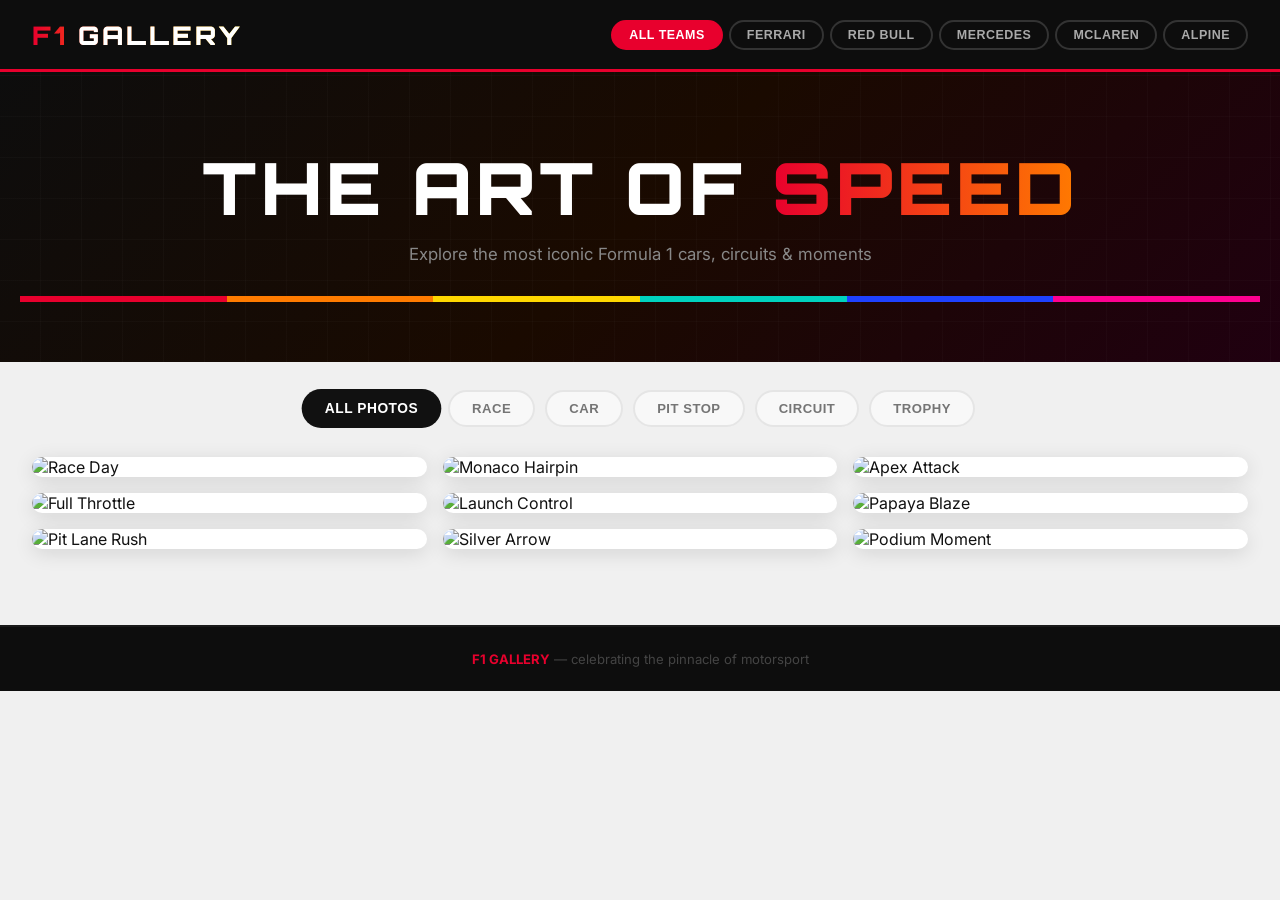
==== f1_gallery.html @ 63b17ca1 "first commit" ====
<!DOCTYPE html>
<html lang="en">
<head>
<meta charset="UTF-8">
<meta name="viewport" content="width=device-width, initial-scale=1.0">
<title>F1 Gallery — The Art of Speed</title>
<style>
  @import url('https://fonts.googleapis.com/css2?family=Orbitron:wght@700;900&family=Inter:wght@400;500;600&display=swap');

  :root {
    --red:    #e8002d;
    --orange: #ff7b00;
    --yellow: #ffd700;
    --teal:   #00d2be;
    --blue:   #1e41ff;
    --dark:   #0d0d0d;
    --card-bg: #ffffff;
  }

  * { box-sizing: border-box; margin: 0; padding: 0; }

  body {
    background: #f0f0f0;
    font-family: 'Inter', sans-serif;
    color: #111;
    min-height: 100vh;
  }

  /* ── Header ── */
  header {
    background: var(--dark);
    padding: 0 32px;
    display: flex;
    align-items: center;
    justify-content: space-between;
    height: 72px;
    position: sticky;
    top: 0;
    z-index: 100;
    border-bottom: 3px solid var(--red);
  }

  .logo {
    font-family: 'Orbitron', monospace;
    font-size: 1.6rem;
    font-weight: 900;
    letter-spacing: 3px;
    background: linear-gradient(90deg, var(--red), var(--orange), var(--yellow));
    -webkit-background-clip: text;
    -webkit-text-fill-color: transparent;
    background-clip: text;
  }

  .logo span { color: #fff; -webkit-text-fill-color: #fff; }

  nav { display: flex; gap: 6px; flex-wrap: wrap; }

  nav button {
    background: transparent;
    border: 2px solid #333;
    color: #aaa;
    border-radius: 999px;
    padding: 6px 16px;
    font-size: 0.78rem;
    font-weight: 600;
    cursor: pointer;
    transition: all 0.2s;
    letter-spacing: 0.5px;
    text-transform: uppercase;
  }

  nav button:hover,
  nav button.active {
    border-color: var(--red);
    color: #fff;
    background: var(--red);
  }

  /* ── Hero ── */
  .hero {
    background: linear-gradient(135deg, #0d0d0d 0%, #1a0a00 50%, #200010 100%);
    text-align: center;
    padding: 70px 20px 60px;
    position: relative;
    overflow: hidden;
  }

  .hero::before {
    content: '';
    position: absolute;
    inset: 0;
    background:
      repeating-linear-gradient(90deg, transparent, transparent 40px, rgba(255,255,255,0.02) 40px, rgba(255,255,255,0.02) 41px),
      repeating-linear-gradient(0deg,  transparent, transparent 40px, rgba(255,255,255,0.02) 40px, rgba(255,255,255,0.02) 41px);
  }

  .hero h1 {
    font-family: 'Orbitron', monospace;
    font-size: clamp(2.2rem, 6vw, 4.5rem);
    font-weight: 900;
    color: #fff;
    letter-spacing: 4px;
    position: relative;
  }

  .hero h1 em {
    font-style: normal;
    background: linear-gradient(90deg, var(--red), var(--orange));
    -webkit-background-clip: text;
    -webkit-text-fill-color: transparent;
    background-clip: text;
  }

  .hero p {
    color: #888;
    margin-top: 12px;
    font-size: 1.05rem;
    position: relative;
  }

  .stripe {
    display: flex;
    height: 6px;
    margin-top: 32px;
    position: relative;
  }
  .stripe div { flex: 1; }

  /* ── Filters ── */
  .filters {
    display: flex;
    gap: 10px;
    flex-wrap: wrap;
    justify-content: center;
    padding: 28px 20px 10px;
  }

  .filter-btn {
    border: none;
    border-radius: 999px;
    padding: 9px 22px;
    font-size: 0.82rem;
    font-weight: 600;
    cursor: pointer;
    transition: all 0.2s;
    text-transform: uppercase;
    letter-spacing: 0.5px;
    opacity: 0.55;
  }

  .filter-btn.active, .filter-btn:hover { opacity: 1; transform: scale(1.05); }

  /* ── Gallery ── */
  .gallery {
    columns: 3 320px;
    gap: 16px;
    padding: 20px 32px 60px;
    max-width: 1400px;
    margin: 0 auto;
  }

  .card {
    break-inside: avoid;
    margin-bottom: 16px;
    border-radius: 16px;
    overflow: hidden;
    position: relative;
    cursor: pointer;
    box-shadow: 0 4px 20px rgba(0,0,0,0.12);
    transition: transform 0.3s, box-shadow 0.3s;
    background: #fff;
  }

  .card:hover {
    transform: translateY(-6px) scale(1.01);
    box-shadow: 0 16px 40px rgba(0,0,0,0.2);
  }

  .card img {
    width: 100%;
    display: block;
    object-fit: cover;
    transition: filter 0.3s;
  }

  .card:hover img { filter: brightness(0.7); }

  .card-overlay {
    position: absolute;
    inset: 0;
    display: flex;
    flex-direction: column;
    justify-content: flex-end;
    padding: 20px;
    background: linear-gradient(to top, rgba(0,0,0,0.85) 0%, transparent 55%);
    opacity: 0;
    transition: opacity 0.3s;
  }

  .card:hover .card-overlay { opacity: 1; }

  .card-team {
    font-size: 0.72rem;
    font-weight: 700;
    letter-spacing: 2px;
    text-transform: uppercase;
    margin-bottom: 4px;
  }

  .card-title {
    color: #fff;
    font-weight: 700;
    font-size: 1.05rem;
  }

  .card-tag {
    display: inline-block;
    margin-top: 8px;
    padding: 3px 10px;
    border-radius: 999px;
    font-size: 0.7rem;
    font-weight: 600;
    color: #000;
    background: var(--yellow);
  }

  /* ── Lightbox ── */
  #lightbox {
    display: none;
    position: fixed;
    inset: 0;
    background: rgba(0,0,0,0.93);
    z-index: 999;
    align-items: center;
    justify-content: center;
    flex-direction: column;
    gap: 16px;
    padding: 20px;
  }

  #lightbox.open { display: flex; }

  #lightbox img {
    max-width: 90vw;
    max-height: 75vh;
    border-radius: 12px;
    box-shadow: 0 0 60px rgba(232,0,45,0.3);
    object-fit: contain;
  }

  #lb-caption {
    color: #fff;
    font-size: 1.1rem;
    font-weight: 600;
    text-align: center;
  }

  #lb-sub {
    color: #888;
    font-size: 0.85rem;
    margin-top: 4px;
    text-align: center;
  }

  #lb-close {
    position: fixed;
    top: 20px;
    right: 28px;
    background: none;
    border: 2px solid #555;
    color: #fff;
    font-size: 1.5rem;
    width: 44px;
    height: 44px;
    border-radius: 50%;
    cursor: pointer;
    display: flex;
    align-items: center;
    justify-content: center;
    transition: border-color 0.2s;
  }
  #lb-close:hover { border-color: var(--red); color: var(--red); }

  #lb-prev, #lb-next {
    position: fixed;
    top: 50%;
    transform: translateY(-50%);
    background: rgba(255,255,255,0.08);
    border: 2px solid #333;
    color: #fff;
    font-size: 1.5rem;
    width: 52px;
    height: 52px;
    border-radius: 50%;
    cursor: pointer;
    display: flex;
    align-items: center;
    justify-content: center;
    transition: all 0.2s;
  }
  #lb-prev { left: 16px; }
  #lb-next { right: 16px; }
  #lb-prev:hover, #lb-next:hover { border-color: var(--red); background: var(--red); }

  /* ── Footer ── */
  footer {
    background: var(--dark);
    color: #444;
    text-align: center;
    padding: 24px;
    font-size: 0.82rem;
    border-top: 2px solid #1a1a1a;
  }

  footer strong { color: var(--red); }

  /* ── Responsive ── */
  @media (max-width: 600px) {
    header { flex-direction: column; height: auto; padding: 12px; gap: 8px; }
    .gallery { padding: 16px 12px 40px; }
  }
</style>
</head>
<body>

<!-- Header -->
<header>
  <div class="logo">F1<span> GALLERY</span></div>
  <nav>
    <button class="active" onclick="filterNav(this,'all')">All Teams</button>
    <button onclick="filterNav(this,'ferrari')">Ferrari</button>
    <button onclick="filterNav(this,'redbull')">Red Bull</button>
    <button onclick="filterNav(this,'mercedes')">Mercedes</button>
    <button onclick="filterNav(this,'mclaren')">McLaren</button>
    <button onclick="filterNav(this,'alpine')">Alpine</button>
  </nav>
</header>

<!-- Hero -->
<div class="hero">
  <h1>THE ART OF <em>SPEED</em></h1>
  <p>Explore the most iconic Formula 1 cars, circuits & moments</p>
  <div class="stripe">
    <div style="background:#e8002d"></div>
    <div style="background:#ff7b00"></div>
    <div style="background:#ffd700"></div>
    <div style="background:#00d2be"></div>
    <div style="background:#1e41ff"></div>
    <div style="background:#ff0090"></div>
  </div>
</div>

<!-- Category filters -->
<div class="filters" id="filterBar"></div>

<!-- Gallery -->
<div class="gallery" id="gallery"></div>

<!-- Lightbox -->
<div id="lightbox">
  <button id="lb-close" onclick="closeLB()">✕</button>
  <button id="lb-prev" onclick="shiftLB(-1)">‹</button>
  <img id="lb-img" src="" alt="">
  <div>
    <div id="lb-caption"></div>
    <div id="lb-sub"></div>
  </div>
  <button id="lb-next" onclick="shiftLB(1)">›</button>
</div>

<!-- Footer -->
<footer>
  <strong>F1 GALLERY</strong> — celebrating the pinnacle of motorsport
</footer>

<script>
const TEAM_COLORS = {
  ferrari:  { bg: '#e8002d', label: '#fff' },
  redbull:  { bg: '#1e41ff', label: '#ffd700' },
  mercedes: { bg: '#00d2be', label: '#000' },
  mclaren:  { bg: '#ff7b00', label: '#000' },
  alpine:   { bg: '#0090ff', label: '#ff0090' },
  williams: { bg: '#00a3e0', label: '#fff' },
  haas:     { bg: '#b52f2f', label: '#fff' },
};

// Local images from Desktop
const photos = [
  { src:'Desktop/images.jpeg',   title:'Race Day',           team:'ferrari',  tag:'Race',     year:2023 },
  { src:'Desktop/images-1.jpeg', title:'Full Throttle',      team:'redbull',  tag:'Car',      year:2023 },
  { src:'Desktop/images-2.jpeg', title:'Pit Lane Rush',      team:'mclaren',  tag:'Pit Stop', year:2023 },
  { src:'Desktop/images-3.jpeg', title:'Monaco Hairpin',     team:'mercedes', tag:'Circuit',  year:2022 },
  { src:'Desktop/images-4.jpeg', title:'Launch Control',     team:'ferrari',  tag:'Race',     year:2023 },
  { src:'Desktop/images-5.jpeg', title:'Silver Arrow',       team:'mercedes', tag:'Car',      year:2022 },
  { src:'Desktop/images-6.jpeg', title:'Apex Attack',        team:'redbull',  tag:'Circuit',  year:2022 },
  { src:'Desktop/images-7.jpeg', title:'Papaya Blaze',       team:'mclaren',  tag:'Car',      year:2023 },
  { src:'Desktop/images-8.jpeg', title:'Podium Moment',      team:'alpine',   tag:'Trophy',   year:2023 },
];

function imgUrl(photo) {
  return photo.src;
}

let currentFilter = 'all';
let filteredPhotos = [...photos];
let lbIndex = 0;

// Build category filter buttons
const categories = ['all','race','car','pit stop','circuit','trophy'];
const filterBar = document.getElementById('filterBar');
categories.forEach(cat => {
  const btn = document.createElement('button');
  btn.className = 'filter-btn' + (cat === 'all' ? ' active' : '');
  btn.style.cssText = cat === 'all'
    ? 'background:#111;color:#fff;'
    : 'background:#fff;color:#111;border:2px solid #ddd;';
  btn.textContent = cat === 'all' ? 'All Photos' : cat.charAt(0).toUpperCase() + cat.slice(1);
  btn.onclick = () => {
    document.querySelectorAll('.filter-btn').forEach(b => b.classList.remove('active'));
    btn.classList.add('active');
    renderGallery(cat === 'all' ? photos : photos.filter(p => p.tag.toLowerCase() === cat));
  };
  filterBar.appendChild(btn);
});

function renderGallery(list) {
  filteredPhotos = list;
  const gallery = document.getElementById('gallery');
  gallery.innerHTML = '';
  list.forEach((photo, i) => {
    const tc = TEAM_COLORS[photo.team] || { bg:'#333', label:'#fff' };
    const card = document.createElement('div');
    card.className = 'card';
    card.dataset.team = photo.team;
    card.innerHTML = `
      <img src="${imgUrl(photo)}" alt="${photo.title}" loading="lazy">
      <div class="card-overlay">
        <div class="card-team" style="color:${tc.bg}">${photo.team.toUpperCase()} · ${photo.year}</div>
        <div class="card-title">${photo.title}</div>
        <span class="card-tag" style="background:${tc.bg};color:${tc.label}">${photo.tag}</span>
      </div>
    `;
    card.onclick = () => openLB(i);
    gallery.appendChild(card);
  });
}

function filterNav(btn, team) {
  document.querySelectorAll('nav button').forEach(b => b.classList.remove('active'));
  btn.classList.add('active');
  const list = team === 'all' ? photos : photos.filter(p => p.team === team);
  renderGallery(list);
}

// Lightbox
function openLB(i) {
  lbIndex = i;
  showLB();
  document.getElementById('lightbox').classList.add('open');
}

function closeLB() {
  document.getElementById('lightbox').classList.remove('open');
}

function shiftLB(dir) {
  lbIndex = (lbIndex + dir + filteredPhotos.length) % filteredPhotos.length;
  showLB();
}

function showLB() {
  const p = filteredPhotos[lbIndex];
  document.getElementById('lb-img').src = imgUrl(p);
  document.getElementById('lb-caption').textContent = p.title;
  document.getElementById('lb-sub').textContent = `${p.team.charAt(0).toUpperCase()+p.team.slice(1)} · ${p.year} · ${p.tag}`;
}

document.addEventListener('keydown', e => {
  if (!document.getElementById('lightbox').classList.contains('open')) return;
  if (e.key === 'Escape')     closeLB();
  if (e.key === 'ArrowRight') shiftLB(1);
  if (e.key === 'ArrowLeft')  shiftLB(-1);
});

document.getElementById('lightbox').addEventListener('click', e => {
  if (e.target === document.getElementById('lightbox')) closeLB();
});

renderGallery(photos);
</script>
</body>
</html>
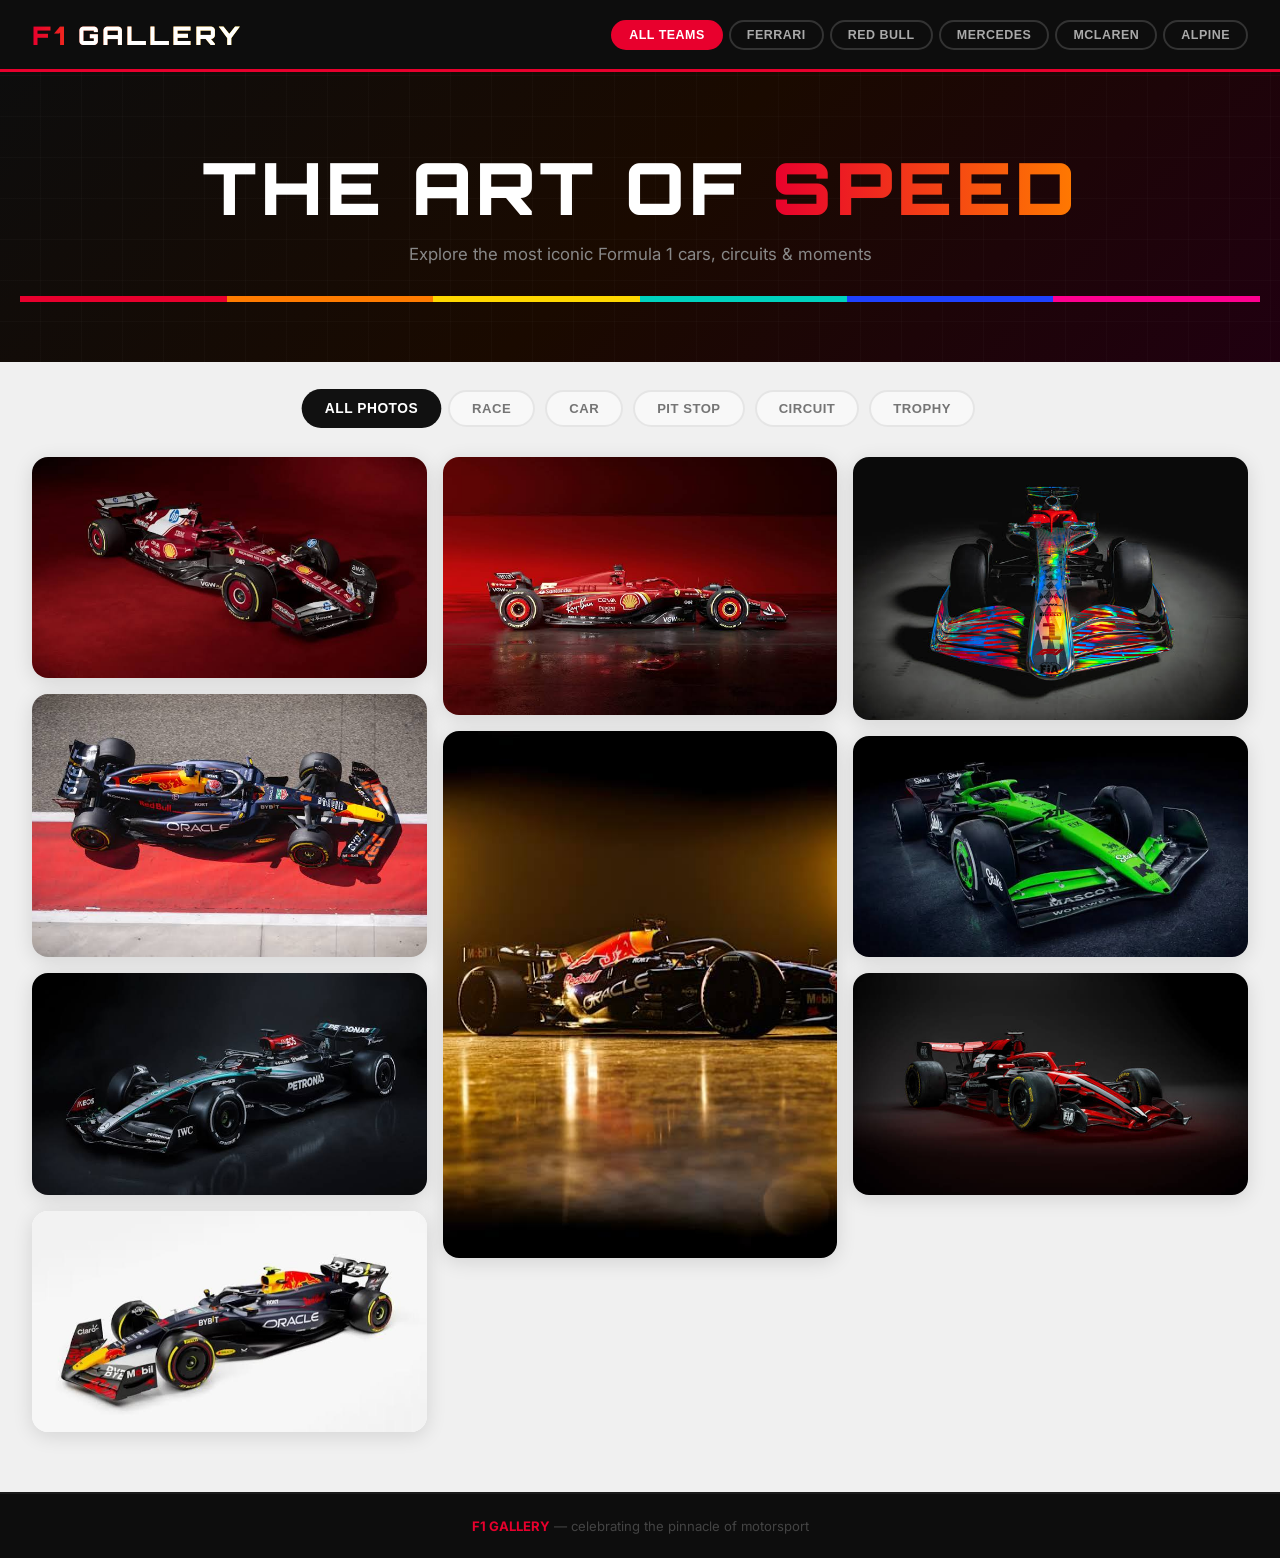
==== commit f0e874b6: "add images folder and fix image paths" ====
--- a/f1_gallery.html
+++ b/f1_gallery.html
@@ -386,15 +386,15 @@
 
 // Local images from Desktop
 const photos = [
-  { src:'Desktop/images.jpeg',   title:'Race Day',           team:'ferrari',  tag:'Race',     year:2023 },
-  { src:'Desktop/images-1.jpeg', title:'Full Throttle',      team:'redbull',  tag:'Car',      year:2023 },
-  { src:'Desktop/images-2.jpeg', title:'Pit Lane Rush',      team:'mclaren',  tag:'Pit Stop', year:2023 },
-  { src:'Desktop/images-3.jpeg', title:'Monaco Hairpin',     team:'mercedes', tag:'Circuit',  year:2022 },
-  { src:'Desktop/images-4.jpeg', title:'Launch Control',     team:'ferrari',  tag:'Race',     year:2023 },
-  { src:'Desktop/images-5.jpeg', title:'Silver Arrow',       team:'mercedes', tag:'Car',      year:2022 },
-  { src:'Desktop/images-6.jpeg', title:'Apex Attack',        team:'redbull',  tag:'Circuit',  year:2022 },
-  { src:'Desktop/images-7.jpeg', title:'Papaya Blaze',       team:'mclaren',  tag:'Car',      year:2023 },
-  { src:'Desktop/images-8.jpeg', title:'Podium Moment',      team:'alpine',   tag:'Trophy',   year:2023 },
+  { src:'images/images.jpeg',   title:'Race Day',           team:'ferrari',  tag:'Race',     year:2023 },
+  { src:'images/images-1.jpeg', title:'Full Throttle',      team:'redbull',  tag:'Car',      year:2023 },
+  { src:'images/images-2.jpeg', title:'Pit Lane Rush',      team:'mclaren',  tag:'Pit Stop', year:2023 },
+  { src:'images/images-3.jpeg', title:'Monaco Hairpin',     team:'mercedes', tag:'Circuit',  year:2022 },
+  { src:'images/images-4.jpeg', title:'Launch Control',     team:'ferrari',  tag:'Race',     year:2023 },
+  { src:'images/images-5.jpeg', title:'Silver Arrow',       team:'mercedes', tag:'Car',      year:2022 },
+  { src:'images/images-6.jpeg', title:'Apex Attack',        team:'redbull',  tag:'Circuit',  year:2022 },
+  { src:'images/images-7.jpeg', title:'Papaya Blaze',       team:'mclaren',  tag:'Car',      year:2023 },
+  { src:'images/images-8.jpeg', title:'Podium Moment',      team:'alpine',   tag:'Trophy',   year:2023 },
 ];
 
 function imgUrl(photo) {
